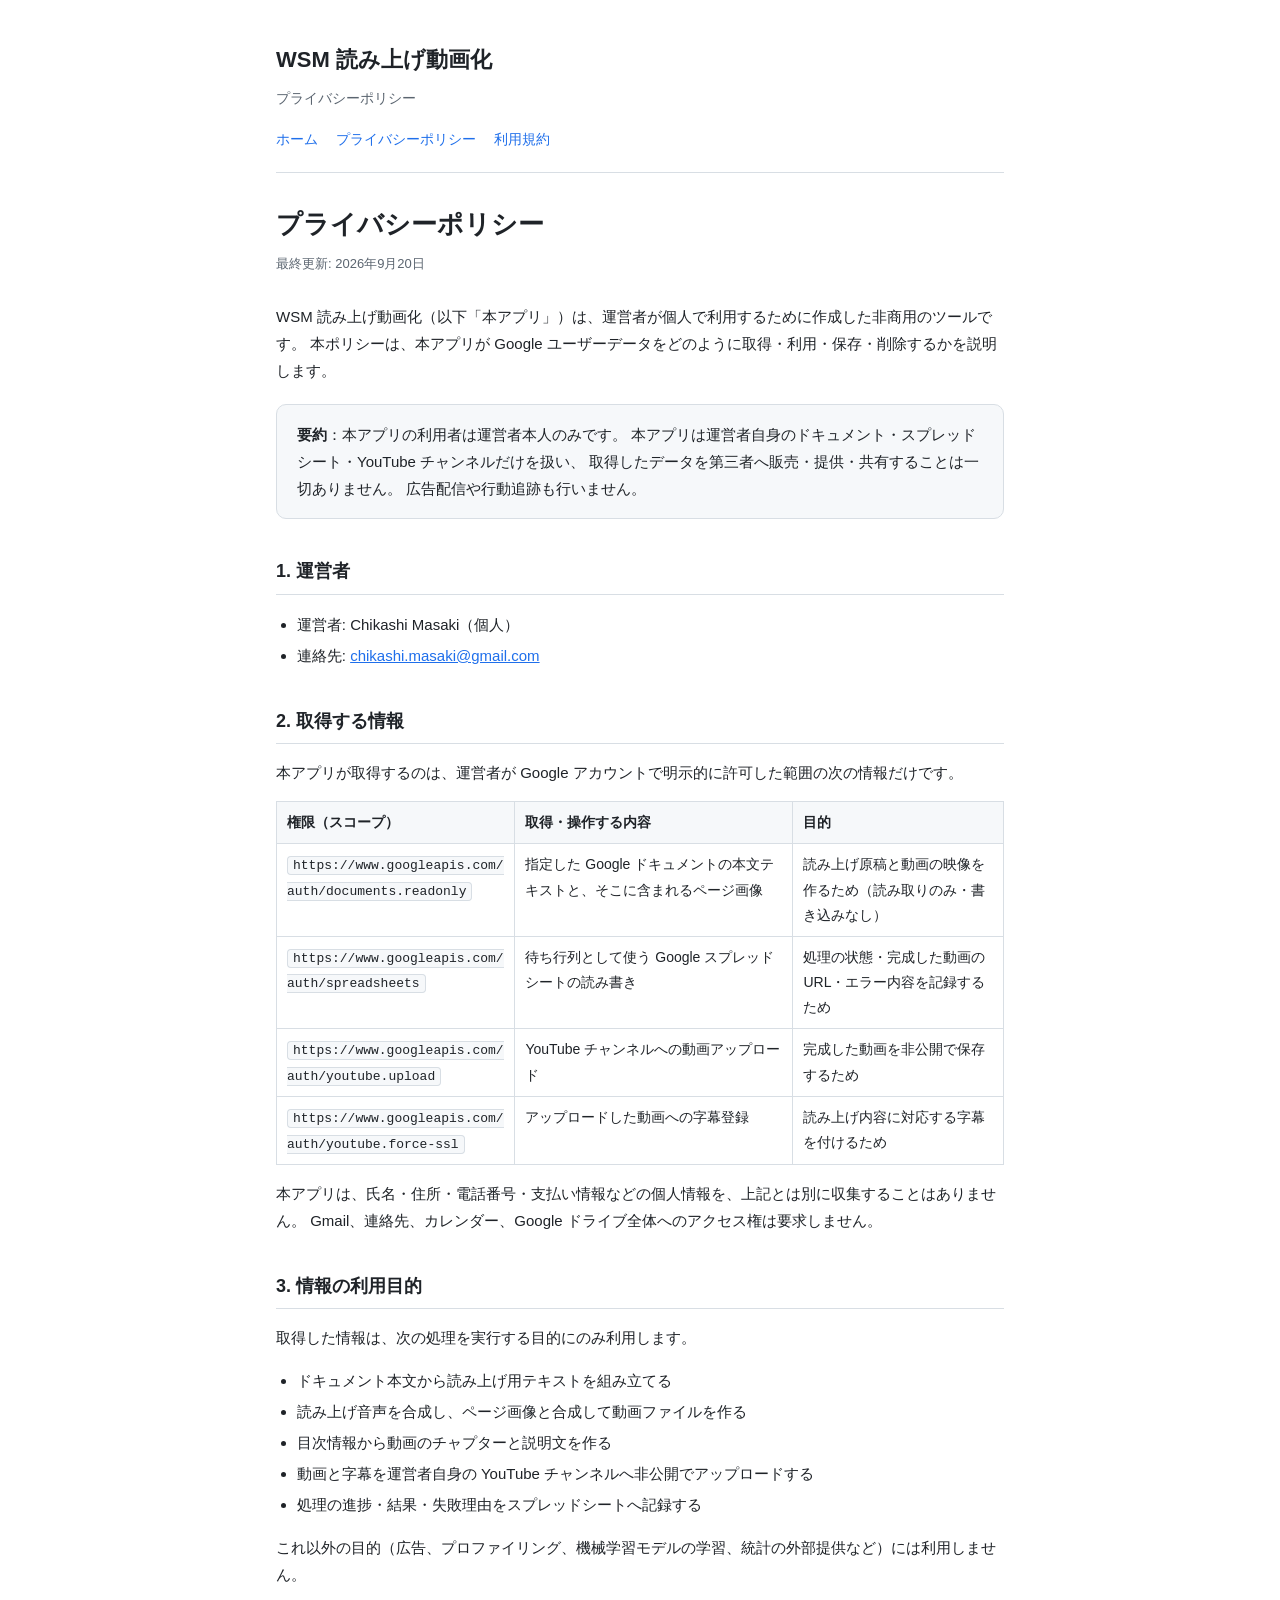
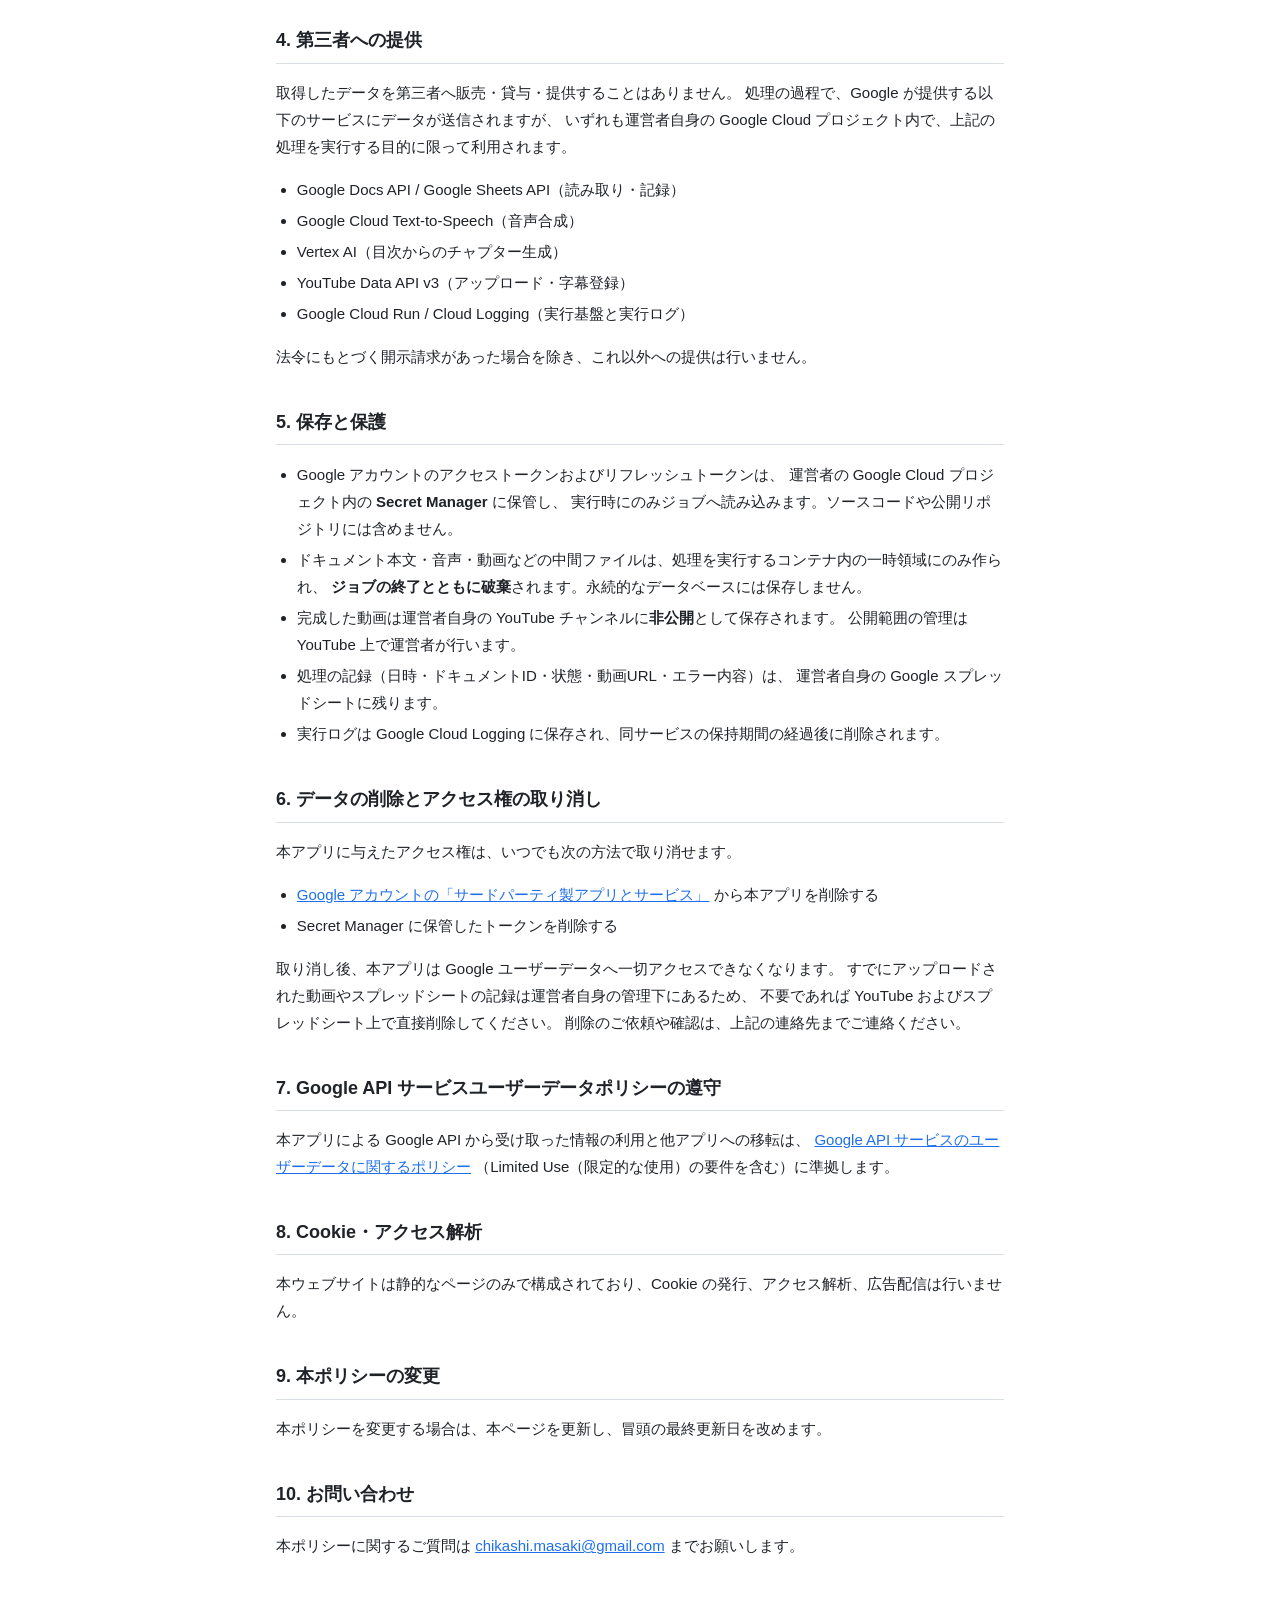
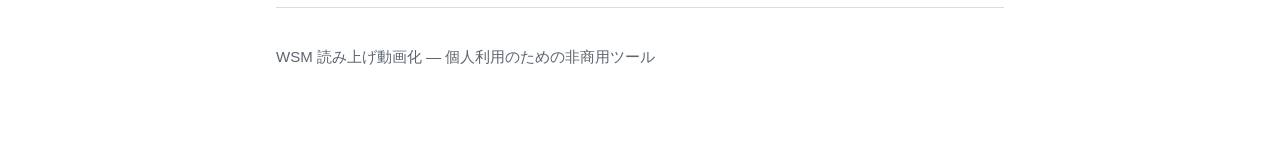
==== privacy.html @ 62a902ed "OAuth同意画面の本番公開に必要な公開ページ3枚を追加 ホームページ・プライバシーポリシー・利用規約。同意画面が「テスト」のままだと リフレッシュトークンが約7日で失効するため、本番公開の前提を揃え" ====
<!DOCTYPE html>
<html lang="ja">
<head>
<meta charset="utf-8">
<meta name="viewport" content="width=device-width, initial-scale=1">
<title>プライバシーポリシー — WSM 読み上げ動画化</title>
<meta name="description" content="WSM 読み上げ動画化が Google ユーザーデータをどのように取得・利用・保存・削除するかを説明します。">
<link rel="stylesheet" href="style.css">
</head>
<body>
<div class="wrap">

<header class="site">
  <p class="name">WSM 読み上げ動画化</p>
  <p class="tag">プライバシーポリシー</p>
  <nav>
    <a href="./">ホーム</a>
    <a href="privacy.html">プライバシーポリシー</a>
    <a href="terms.html">利用規約</a>
  </nav>
</header>

<h1>プライバシーポリシー</h1>
<p class="updated">最終更新: 2026年9月20日</p>

<p>
WSM 読み上げ動画化（以下「本アプリ」）は、運営者が個人で利用するために作成した非商用のツールです。
本ポリシーは、本アプリが Google ユーザーデータをどのように取得・利用・保存・削除するかを説明します。
</p>

<div class="card">
  <p><strong>要約</strong>：本アプリの利用者は運営者本人のみです。
  本アプリは運営者自身のドキュメント・スプレッドシート・YouTube チャンネルだけを扱い、
  取得したデータを第三者へ販売・提供・共有することは一切ありません。
  広告配信や行動追跡も行いません。</p>
</div>

<h2>1. 運営者</h2>
<ul>
  <li>運営者: Chikashi Masaki（個人）</li>
  <li>連絡先: <a href="mailto:chikashi.masaki@gmail.com">chikashi.masaki@gmail.com</a></li>
</ul>

<h2>2. 取得する情報</h2>
<p>本アプリが取得するのは、運営者が Google アカウントで明示的に許可した範囲の次の情報だけです。</p>

<table>
  <tr><th>権限（スコープ）</th><th>取得・操作する内容</th><th>目的</th></tr>
  <tr>
    <td><code>https://www.googleapis.com/auth/documents.readonly</code></td>
    <td>指定した Google ドキュメントの本文テキストと、そこに含まれるページ画像</td>
    <td>読み上げ原稿と動画の映像を作るため（読み取りのみ・書き込みなし）</td>
  </tr>
  <tr>
    <td><code>https://www.googleapis.com/auth/spreadsheets</code></td>
    <td>待ち行列として使う Google スプレッドシートの読み書き</td>
    <td>処理の状態・完成した動画のURL・エラー内容を記録するため</td>
  </tr>
  <tr>
    <td><code>https://www.googleapis.com/auth/youtube.upload</code></td>
    <td>YouTube チャンネルへの動画アップロード</td>
    <td>完成した動画を非公開で保存するため</td>
  </tr>
  <tr>
    <td><code>https://www.googleapis.com/auth/youtube.force-ssl</code></td>
    <td>アップロードした動画への字幕登録</td>
    <td>読み上げ内容に対応する字幕を付けるため</td>
  </tr>
</table>

<p>
本アプリは、氏名・住所・電話番号・支払い情報などの個人情報を、上記とは別に収集することはありません。
Gmail、連絡先、カレンダー、Google ドライブ全体へのアクセス権は要求しません。
</p>

<h2>3. 情報の利用目的</h2>
<p>取得した情報は、次の処理を実行する目的にのみ利用します。</p>
<ul>
  <li>ドキュメント本文から読み上げ用テキストを組み立てる</li>
  <li>読み上げ音声を合成し、ページ画像と合成して動画ファイルを作る</li>
  <li>目次情報から動画のチャプターと説明文を作る</li>
  <li>動画と字幕を運営者自身の YouTube チャンネルへ非公開でアップロードする</li>
  <li>処理の進捗・結果・失敗理由をスプレッドシートへ記録する</li>
</ul>
<p>
これ以外の目的（広告、プロファイリング、機械学習モデルの学習、統計の外部提供など）には利用しません。
</p>

<h2>4. 第三者への提供</h2>
<p>
取得したデータを第三者へ販売・貸与・提供することはありません。
処理の過程で、Google が提供する以下のサービスにデータが送信されますが、
いずれも運営者自身の Google Cloud プロジェクト内で、上記の処理を実行する目的に限って利用されます。
</p>
<ul>
  <li>Google Docs API / Google Sheets API（読み取り・記録）</li>
  <li>Google Cloud Text-to-Speech（音声合成）</li>
  <li>Vertex AI（目次からのチャプター生成）</li>
  <li>YouTube Data API v3（アップロード・字幕登録）</li>
  <li>Google Cloud Run / Cloud Logging（実行基盤と実行ログ）</li>
</ul>
<p>
法令にもとづく開示請求があった場合を除き、これ以外への提供は行いません。
</p>

<h2>5. 保存と保護</h2>
<ul>
  <li>
    Google アカウントのアクセストークンおよびリフレッシュトークンは、
    運営者の Google Cloud プロジェクト内の <strong>Secret Manager</strong> に保管し、
    実行時にのみジョブへ読み込みます。ソースコードや公開リポジトリには含めません。
  </li>
  <li>
    ドキュメント本文・音声・動画などの中間ファイルは、処理を実行するコンテナ内の一時領域にのみ作られ、
    <strong>ジョブの終了とともに破棄</strong>されます。永続的なデータベースには保存しません。
  </li>
  <li>
    完成した動画は運営者自身の YouTube チャンネルに<strong>非公開</strong>として保存されます。
    公開範囲の管理は YouTube 上で運営者が行います。
  </li>
  <li>
    処理の記録（日時・ドキュメントID・状態・動画URL・エラー内容）は、
    運営者自身の Google スプレッドシートに残ります。
  </li>
  <li>実行ログは Google Cloud Logging に保存され、同サービスの保持期間の経過後に削除されます。</li>
</ul>

<h2>6. データの削除とアクセス権の取り消し</h2>
<p>本アプリに与えたアクセス権は、いつでも次の方法で取り消せます。</p>
<ul>
  <li>
    <a href="https://myaccount.google.com/permissions" target="_blank" rel="noopener">Google アカウントの「サードパーティ製アプリとサービス」</a>
    から本アプリを削除する
  </li>
  <li>Secret Manager に保管したトークンを削除する</li>
</ul>
<p>
取り消し後、本アプリは Google ユーザーデータへ一切アクセスできなくなります。
すでにアップロードされた動画やスプレッドシートの記録は運営者自身の管理下にあるため、
不要であれば YouTube およびスプレッドシート上で直接削除してください。
削除のご依頼や確認は、上記の連絡先までご連絡ください。
</p>

<h2>7. Google API サービスユーザーデータポリシーの遵守</h2>
<p>
本アプリによる Google API から受け取った情報の利用と他アプリへの移転は、
<a href="https://developers.google.com/terms/api-services-user-data-policy" target="_blank" rel="noopener">Google API サービスのユーザーデータに関するポリシー</a>
（Limited Use（限定的な使用）の要件を含む）に準拠します。
</p>

<h2>8. Cookie・アクセス解析</h2>
<p>
本ウェブサイトは静的なページのみで構成されており、Cookie の発行、アクセス解析、広告配信は行いません。
</p>

<h2>9. 本ポリシーの変更</h2>
<p>
本ポリシーを変更する場合は、本ページを更新し、冒頭の最終更新日を改めます。
</p>

<h2>10. お問い合わせ</h2>
<p>
本ポリシーに関するご質問は
<a href="mailto:chikashi.masaki@gmail.com">chikashi.masaki@gmail.com</a>
までお願いします。
</p>

<footer class="site">
  <p>WSM 読み上げ動画化 — 個人利用のための非商用ツール</p>
</footer>

</div>
</body>
</html>
---- style.css ----
:root {
  --bg: #ffffff;
  --fg: #1f2328;
  --muted: #5b6570;
  --line: #d8dee4;
  --accent: #1f6feb;
  --card: #f6f8fa;
}

@media (prefers-color-scheme: dark) {
  :root {
    --bg: #0d1117;
    --fg: #e6edf3;
    --muted: #9198a1;
    --line: #30363d;
    --accent: #6ea8ff;
    --card: #161b22;
  }
}

* { box-sizing: border-box; }

body {
  margin: 0;
  background: var(--bg);
  color: var(--fg);
  font-family: -apple-system, 'Hiragino Sans', 'Noto Sans JP', 'Meiryo', sans-serif;
  line-height: 1.8;
  -webkit-text-size-adjust: 100%;
}

.wrap {
  max-width: 760px;
  margin: 0 auto;
  padding: 40px 16px 64px;
}

header.site {
  border-bottom: 1px solid var(--line);
  margin-bottom: 32px;
  padding-bottom: 20px;
}

header.site .name {
  font-size: 22px;
  font-weight: 700;
  margin: 0;
}

header.site .tag {
  color: var(--muted);
  font-size: 14px;
  margin: 6px 0 0;
}

nav {
  margin-top: 16px;
  display: flex;
  flex-wrap: wrap;
  gap: 8px 18px;
  font-size: 14px;
}

nav a { color: var(--accent); text-decoration: none; }
nav a:hover { text-decoration: underline; }

h1 { font-size: 26px; line-height: 1.5; margin: 0 0 8px; }
h2 { font-size: 18px; margin: 36px 0 10px; padding-bottom: 6px; border-bottom: 1px solid var(--line); }
h3 { font-size: 15px; margin: 22px 0 6px; }

p, li { font-size: 15px; }
ul { padding-left: 1.3em; }
li { margin: 4px 0; }

.updated { color: var(--muted); font-size: 13px; margin: 0 0 28px; }

.card {
  background: var(--card);
  border: 1px solid var(--line);
  border-radius: 10px;
  padding: 16px 20px;
  margin: 20px 0;
}

.card p:first-child { margin-top: 0; }
.card p:last-child { margin-bottom: 0; }

table {
  border-collapse: collapse;
  width: 100%;
  margin: 14px 0;
  font-size: 14px;
  display: block;
  overflow-x: auto;
}

th, td {
  border: 1px solid var(--line);
  padding: 8px 10px;
  text-align: left;
  vertical-align: top;
}

th { background: var(--card); font-weight: 600; white-space: nowrap; }

code {
  background: var(--card);
  border: 1px solid var(--line);
  border-radius: 4px;
  padding: 1px 5px;
  font-size: 13px;
  word-break: break-all;
}

a { color: var(--accent); }

footer.site {
  margin-top: 48px;
  padding-top: 20px;
  border-top: 1px solid var(--line);
  color: var(--muted);
  font-size: 13px;
}
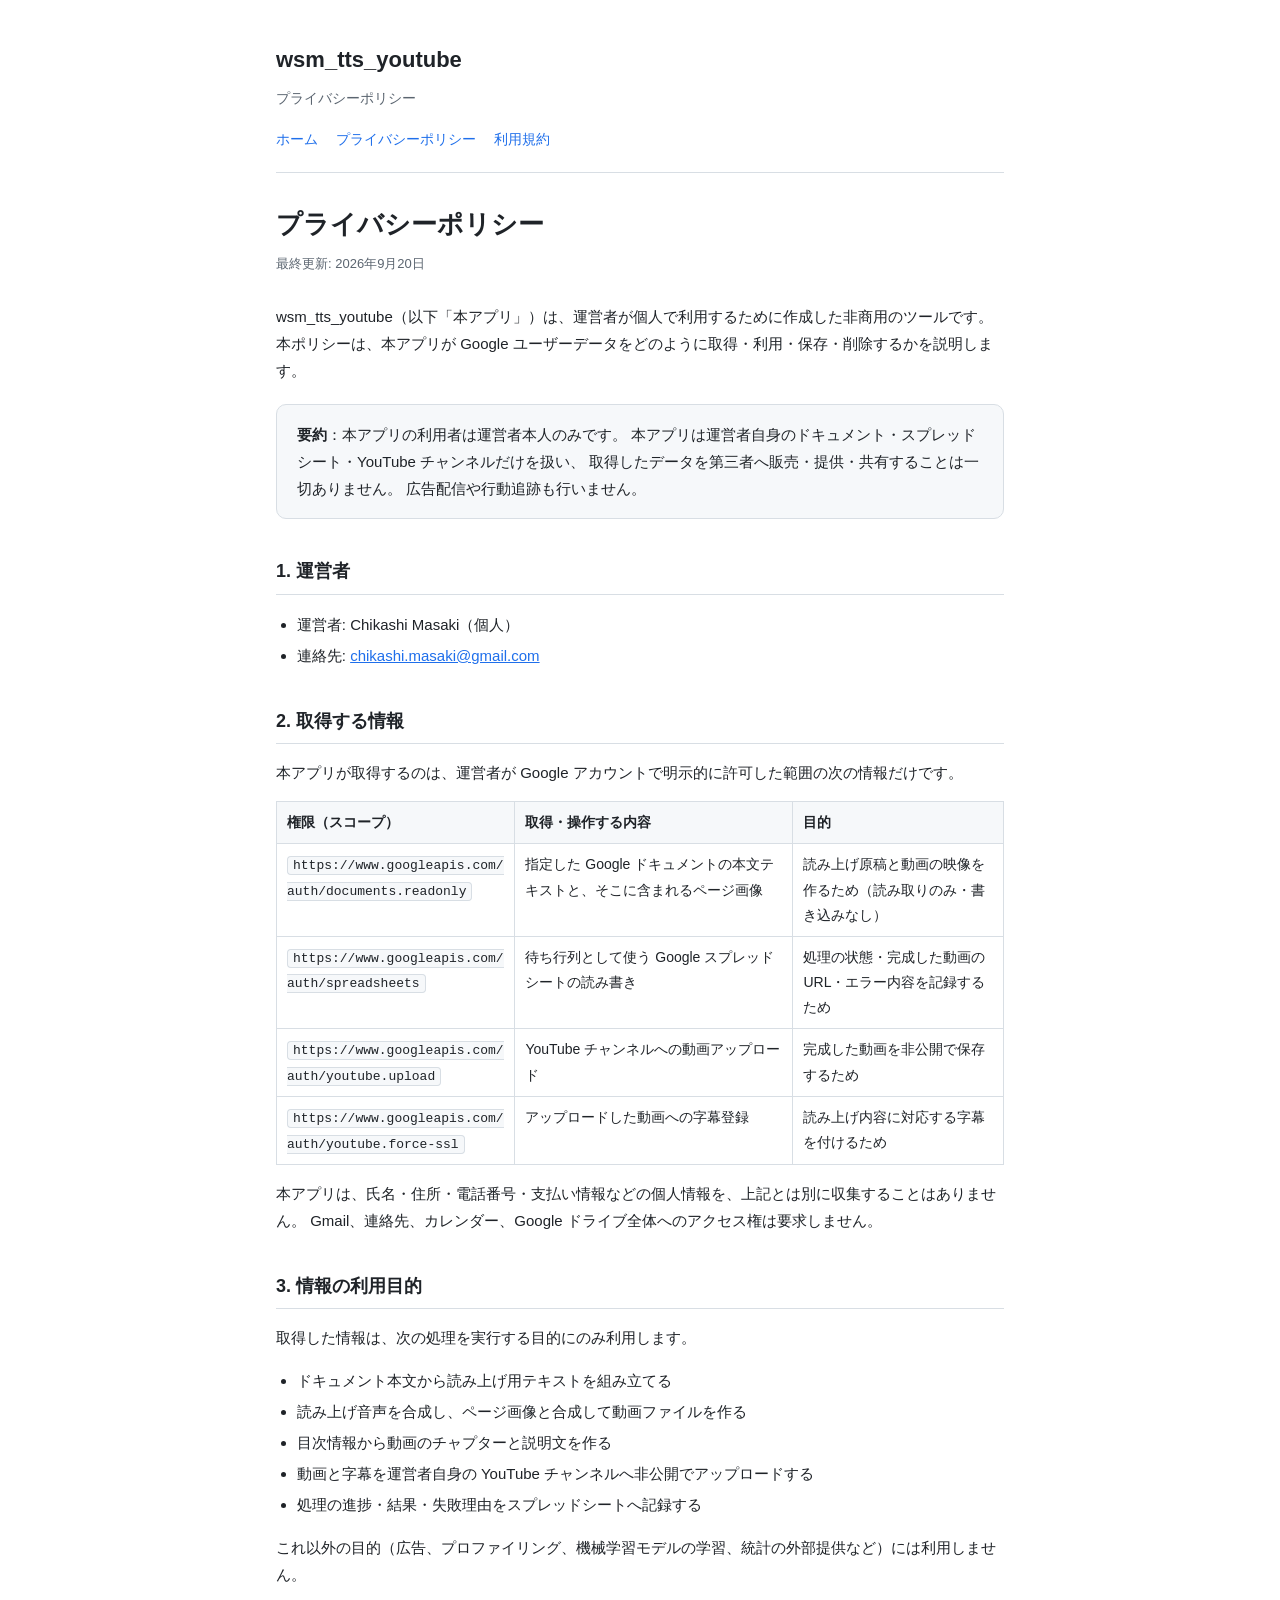
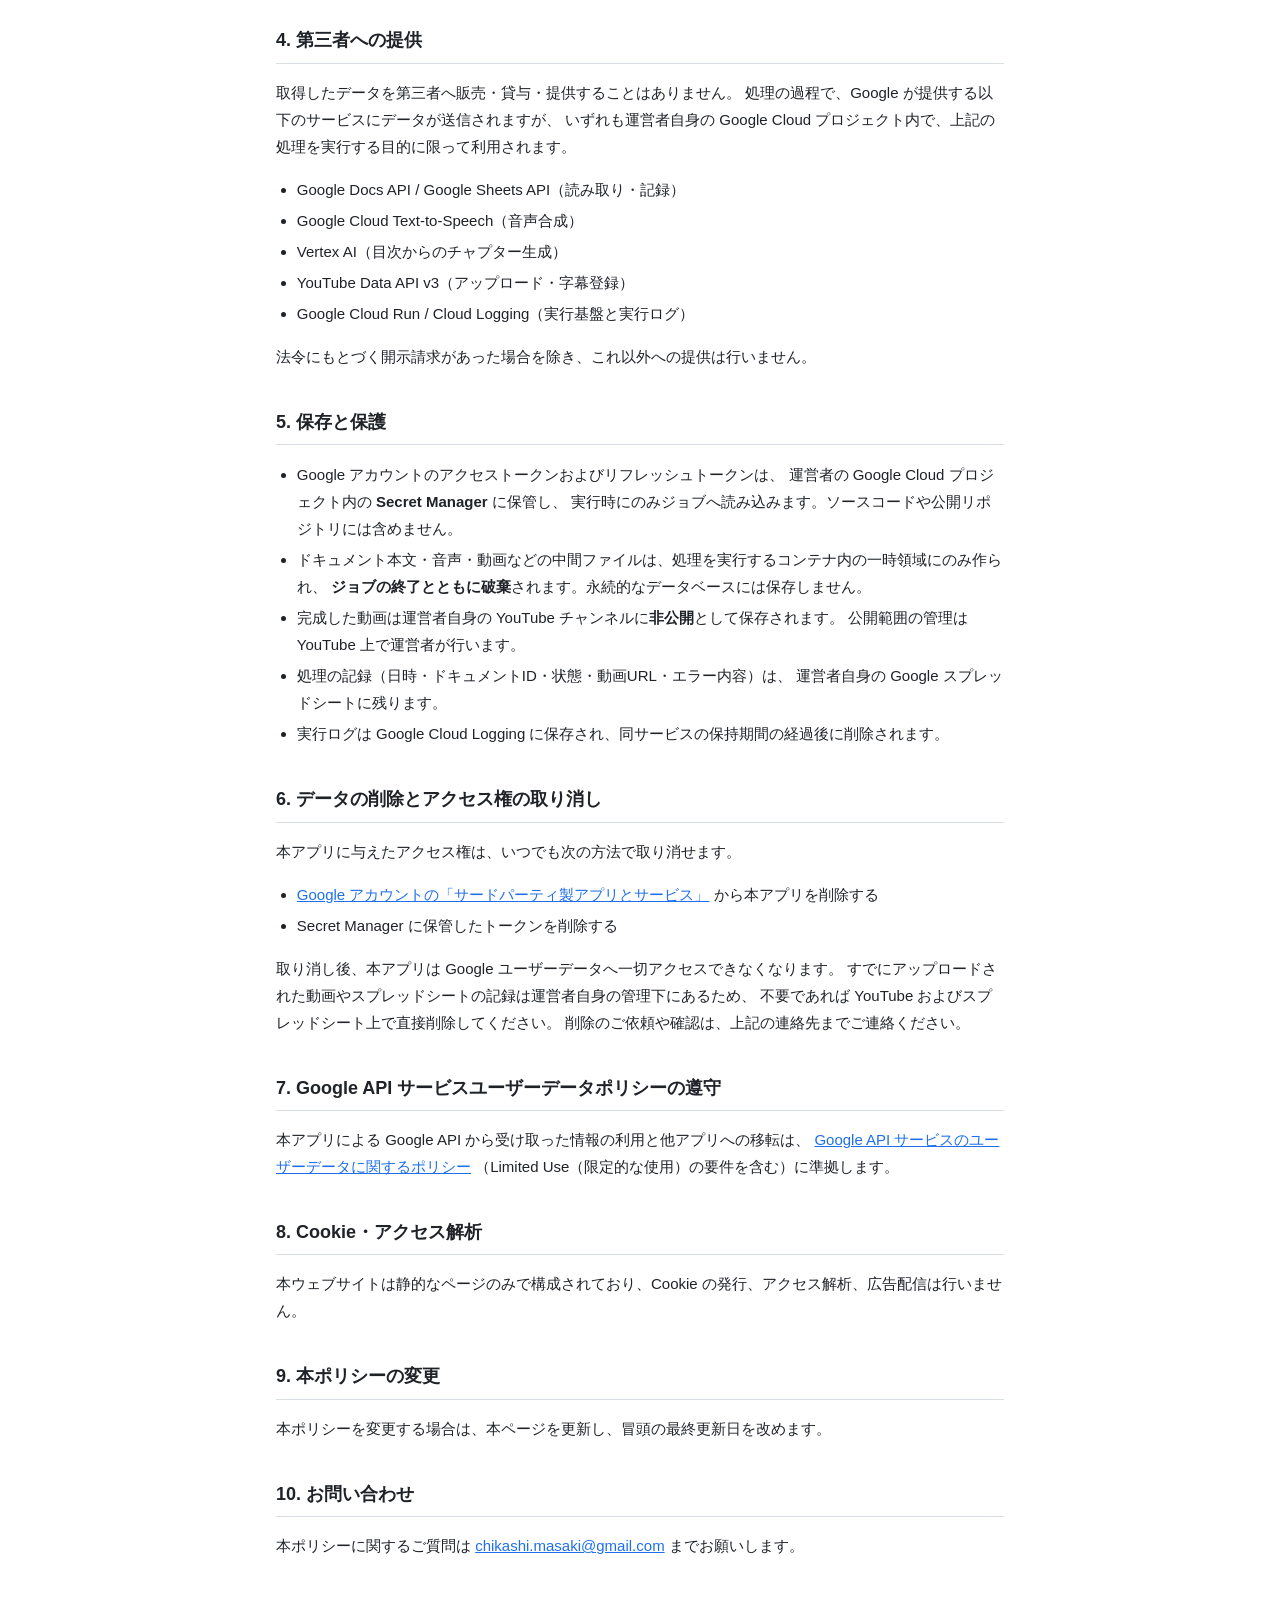
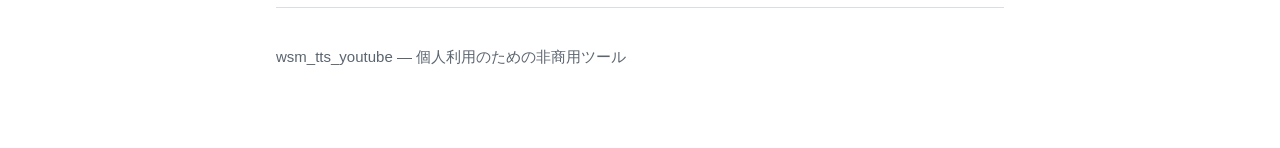
==== commit c851e78f: "アプリ名を「WSM 読み上げ動画化」から wsm_tts_youtube に統一 Co-Authored-By: Claude Sonnet 5.5 <noreply@anthropic.com>" ====
--- a/privacy.html
+++ b/privacy.html
@@ -3,15 +3,15 @@
 <head>
 <meta charset="utf-8">
 <meta name="viewport" content="width=device-width, initial-scale=1">
-<title>プライバシーポリシー — WSM 読み上げ動画化</title>
-<meta name="description" content="WSM 読み上げ動画化が Google ユーザーデータをどのように取得・利用・保存・削除するかを説明します。">
+<title>プライバシーポリシー — wsm_tts_youtube</title>
+<meta name="description" content="wsm_tts_youtubeが Google ユーザーデータをどのように取得・利用・保存・削除するかを説明します。">
 <link rel="stylesheet" href="style.css">
 </head>
 <body>
 <div class="wrap">
 
 <header class="site">
-  <p class="name">WSM 読み上げ動画化</p>
+  <p class="name">wsm_tts_youtube</p>
   <p class="tag">プライバシーポリシー</p>
   <nav>
     <a href="./">ホーム</a>
@@ -24,7 +24,7 @@
 <p class="updated">最終更新: 2026年9月20日</p>
 
 <p>
-WSM 読み上げ動画化（以下「本アプリ」）は、運営者が個人で利用するために作成した非商用のツールです。
+wsm_tts_youtube（以下「本アプリ」）は、運営者が個人で利用するために作成した非商用のツールです。
 本ポリシーは、本アプリが Google ユーザーデータをどのように取得・利用・保存・削除するかを説明します。
 </p>
 
@@ -166,7 +166,7 @@
 </p>
 
 <footer class="site">
-  <p>WSM 読み上げ動画化 — 個人利用のための非商用ツール</p>
+  <p>wsm_tts_youtube — 個人利用のための非商用ツール</p>
 </footer>
 
 </div>
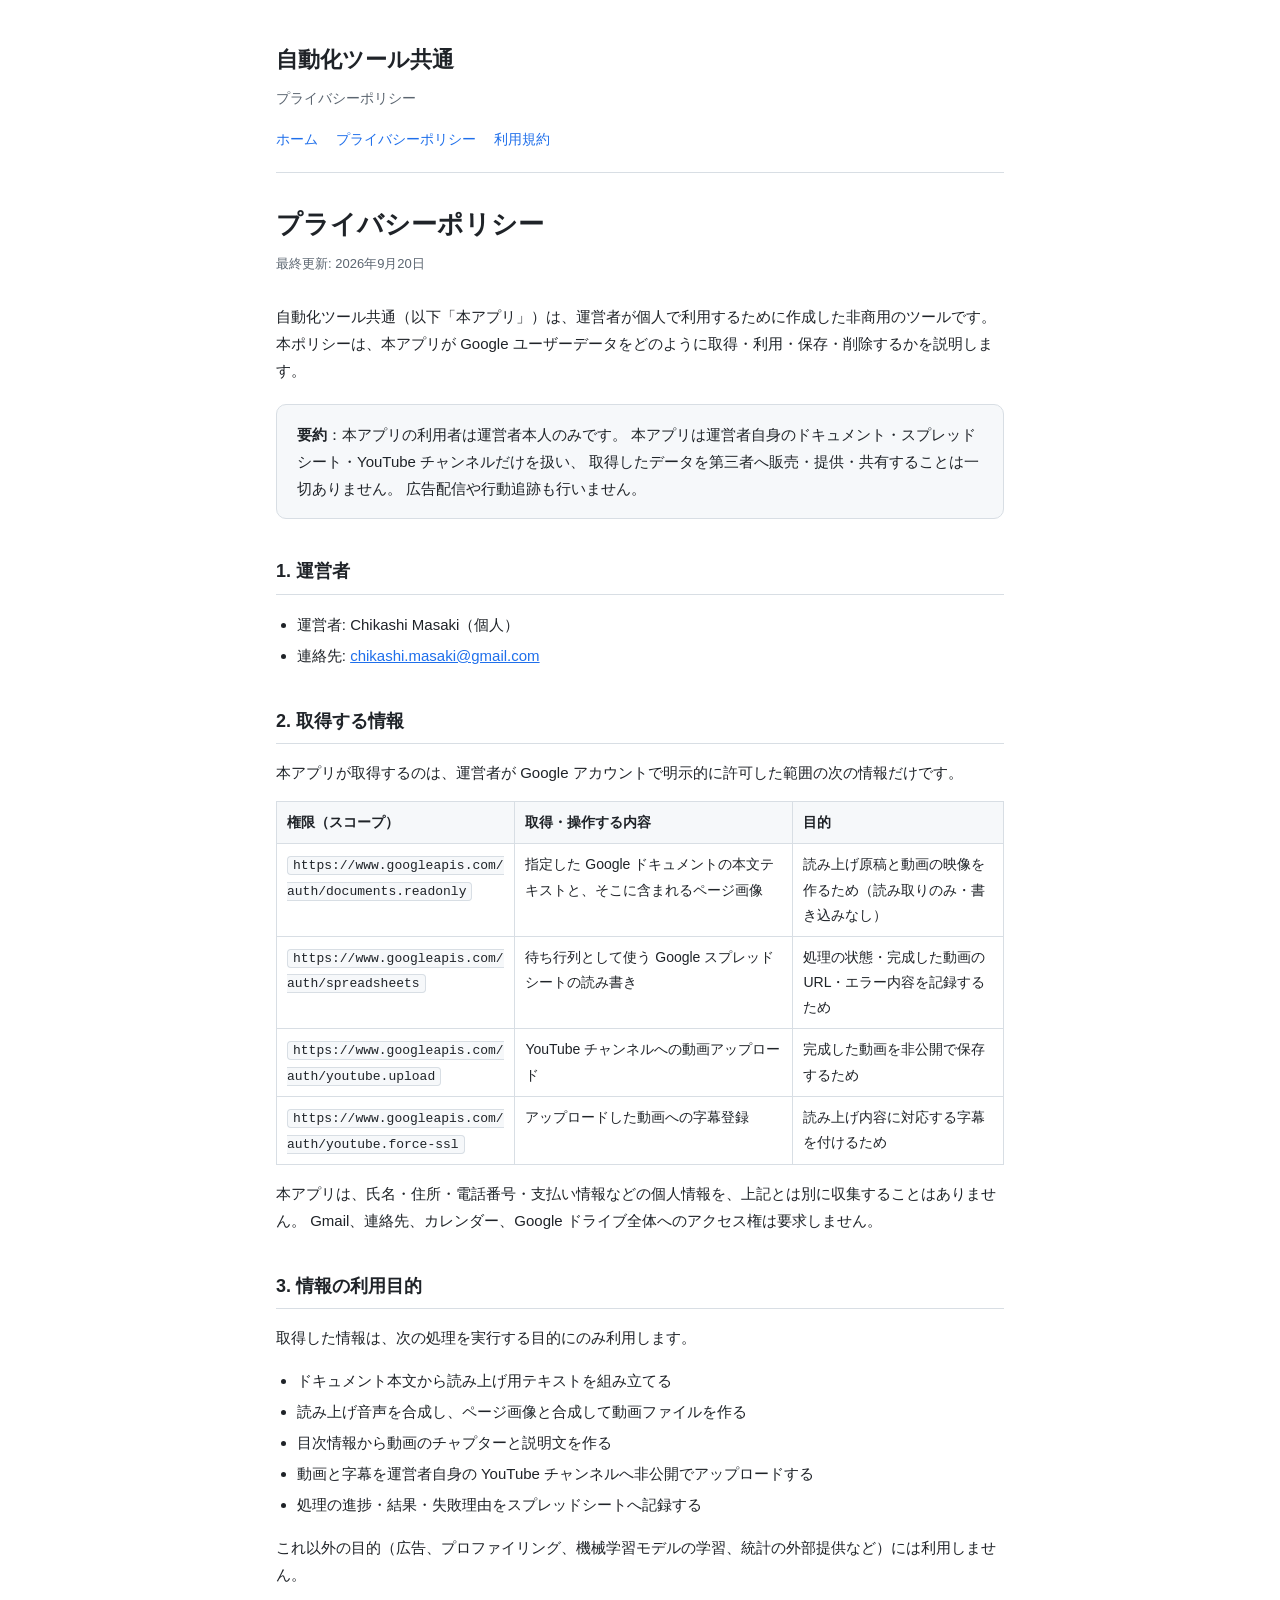
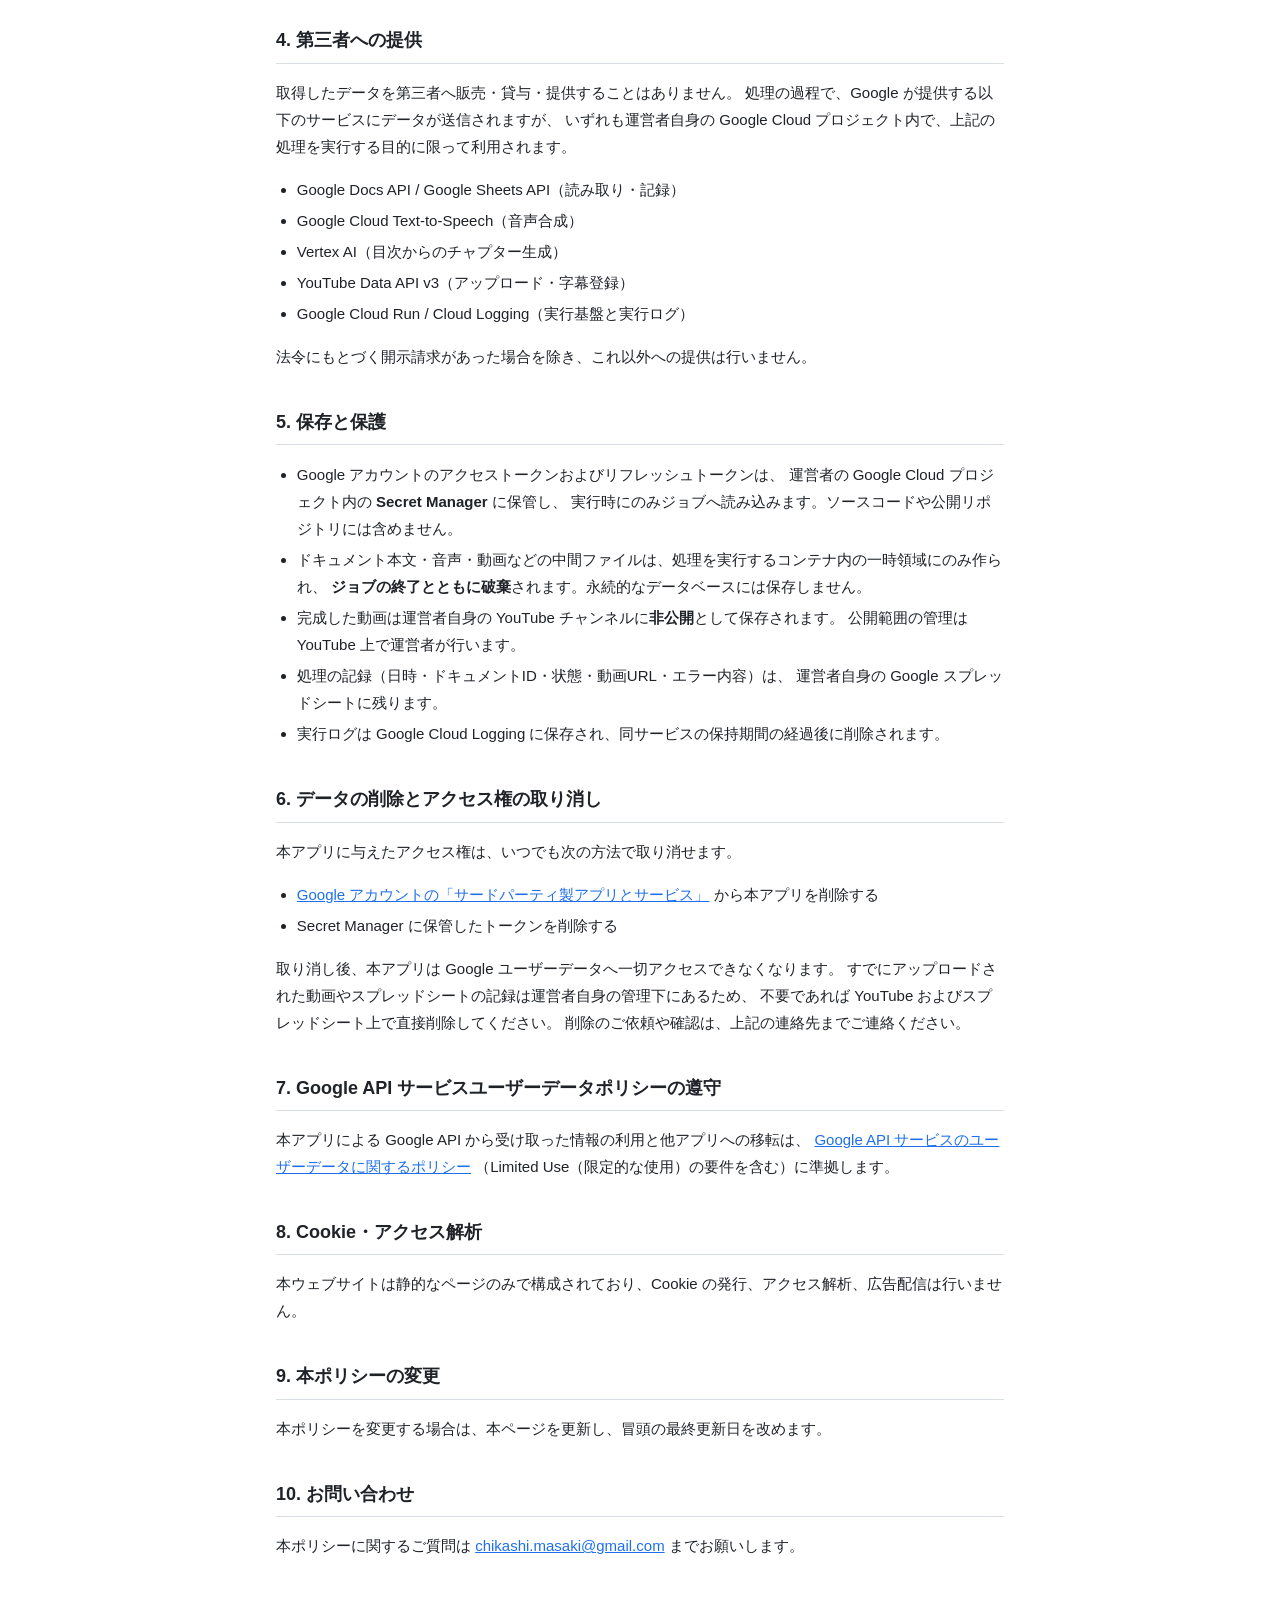
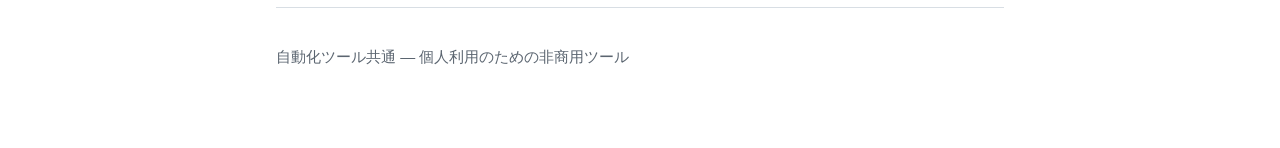
==== commit 574b7b12: "アプリ名を共通の名前「自動化ツール共通」に変更 WSM専用ではなく、手元のGAS操作・Gmail整理でも使う共通のOAuthアプリになったため。  Co-Authored-By: Claude Son" ====
--- a/privacy.html
+++ b/privacy.html
@@ -3,15 +3,15 @@
 <head>
 <meta charset="utf-8">
 <meta name="viewport" content="width=device-width, initial-scale=1">
-<title>プライバシーポリシー — wsm_tts_youtube</title>
-<meta name="description" content="wsm_tts_youtubeが Google ユーザーデータをどのように取得・利用・保存・削除するかを説明します。">
+<title>プライバシーポリシー — 自動化ツール共通</title>
+<meta name="description" content="自動化ツール共通が Google ユーザーデータをどのように取得・利用・保存・削除するかを説明します。">
 <link rel="stylesheet" href="style.css">
 </head>
 <body>
 <div class="wrap">
 
 <header class="site">
-  <p class="name">wsm_tts_youtube</p>
+  <p class="name">自動化ツール共通</p>
   <p class="tag">プライバシーポリシー</p>
   <nav>
     <a href="./">ホーム</a>
@@ -24,7 +24,7 @@
 <p class="updated">最終更新: 2026年9月20日</p>
 
 <p>
-wsm_tts_youtube（以下「本アプリ」）は、運営者が個人で利用するために作成した非商用のツールです。
+自動化ツール共通（以下「本アプリ」）は、運営者が個人で利用するために作成した非商用のツールです。
 本ポリシーは、本アプリが Google ユーザーデータをどのように取得・利用・保存・削除するかを説明します。
 </p>
 
@@ -166,7 +166,7 @@
 </p>
 
 <footer class="site">
-  <p>wsm_tts_youtube — 個人利用のための非商用ツール</p>
+  <p>自動化ツール共通 — 個人利用のための非商用ツール</p>
 </footer>
 
 </div>
